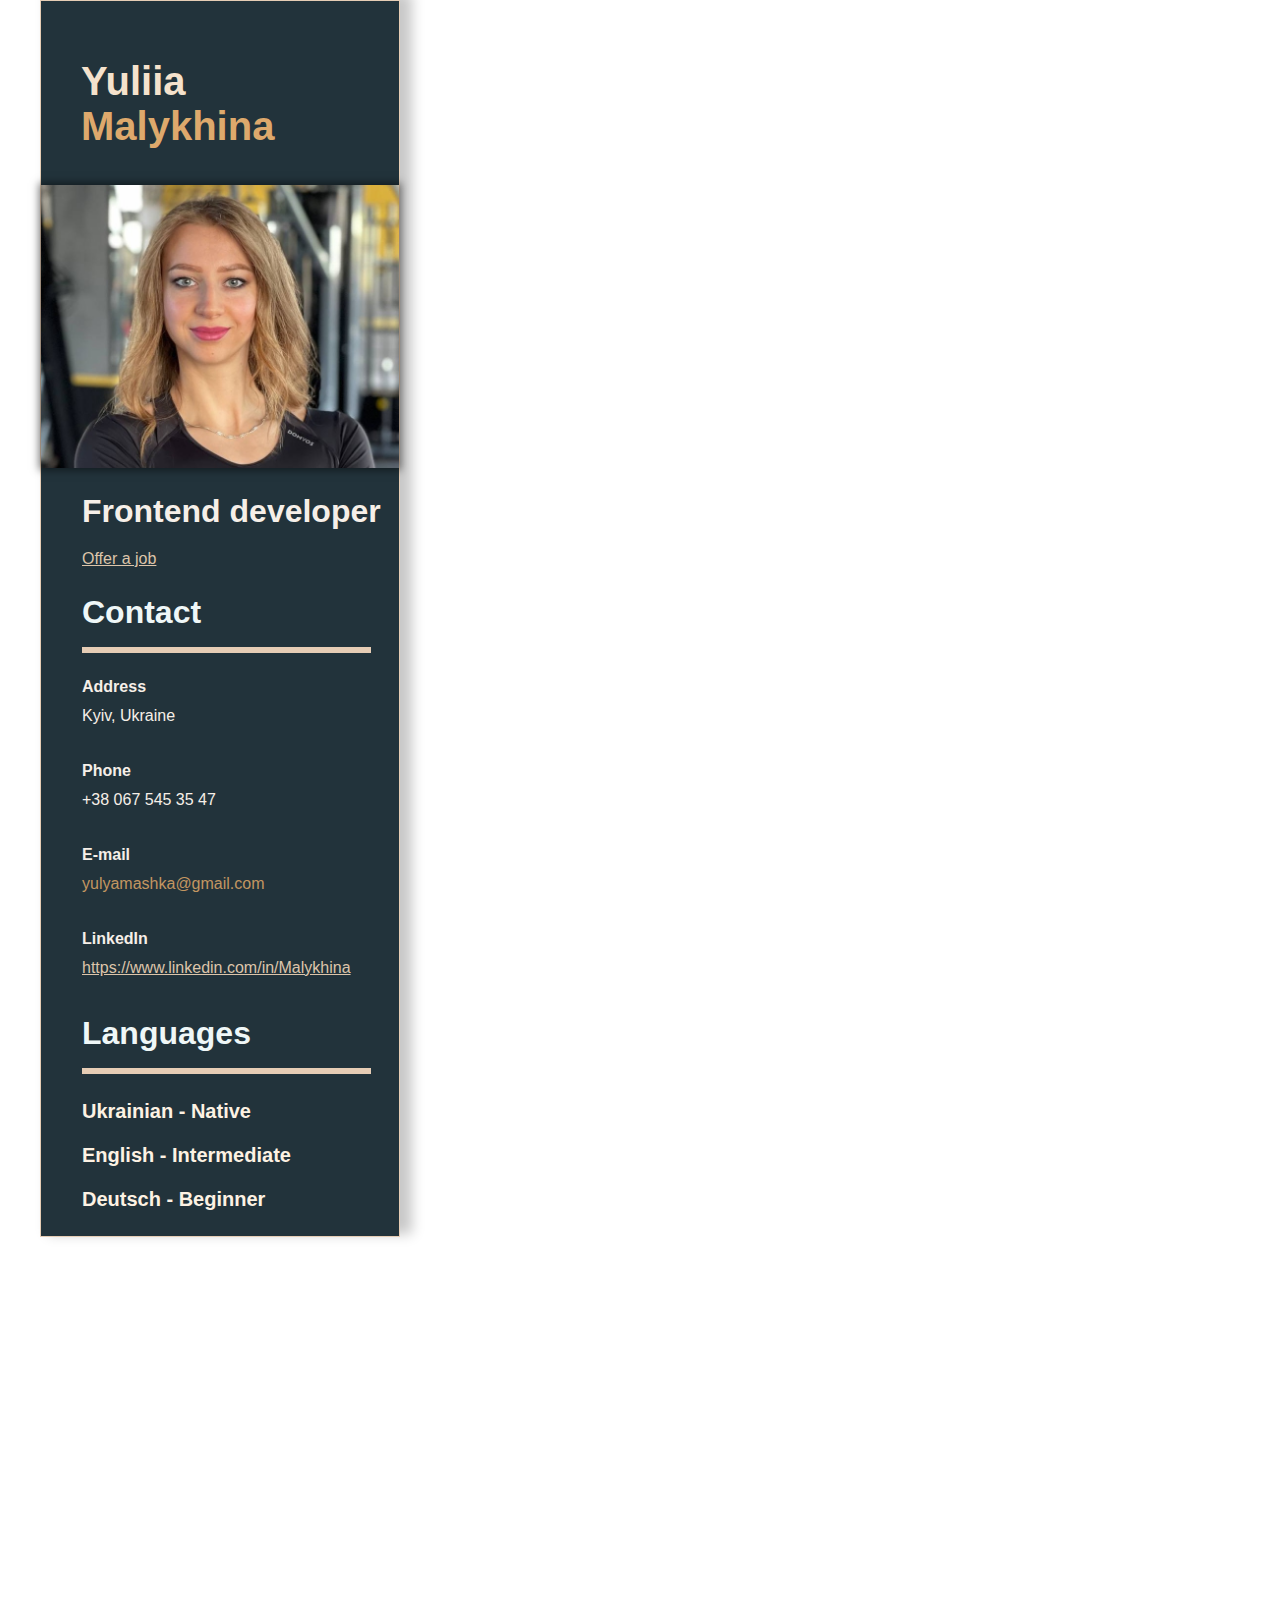
==== index.html @ 46af4016 "added navigation using keyboard keys" ====
<!DOCTYPE html>
<html lang="en">
<head> 
  <meta charset="UTF-8">
  <meta http-equiv="X-UA-Compatible" content="IE=edge">
  <meta name="viewport" content="width=device-width, initial-scale=1.0">
  <link rel="stylesheet" href="./style.css">
  
  <title>Resume page</title>
</head>

<body>
<!-- <div class="main-theme"> -->
<div class="my-theme">
<div class="general">
  <div class="wrapper-left">
    <div class="profile-name mt58 fw600">
      Yuliia <br> <span class="surname fw600">Malykhina</span>  
    </div>

    <div class="blockPhoto">
      <div>
        <img class="userPhoto" src="self-photo.jpg" alt="Profile photo Y.Malykhina">
      </div>
    </div>
      
    
    <div class="position ml41">
      <div class="profile-position fw600">
      Frontend developer
      </div>
      <div class="hireMe">
        <a href="hire-me.html" target="_self" class="offer-link">Offer a job</a>
      </div>
    </div>
      
    <div class="contacts">
      <div><h3 class="InfoTitle ml41 fw600">Contact</h3></div>
      <div class="grid-contacts ml41">
        <div class="contactInfo">
          <h4>Address</h4> 
          Kyiv, Ukraine 
        </div>
        <div class="contactInfo">
          <h4>Phone</h4>
          +38 067 545 35 47 
        </div>
        <div class="contactInfo">
          <h4>E-mail</h4> 
          <div class="blueText">yulyamashka@gmail.com</div> 
        </div>
        <div class="contactInfo">
          <h4>LinkedIn</h4> 
          <a href="https://www.linkedin.com/in/yulia-malykhina-80b202166/">https://www.linkedin.com/in/Malykhina</a>
        </div>
      </div>
    </div>

    <div class="languages">
      <div><h3 class="InfoTitle ml41 w600">Languages</h3></div>
      <div class="grid-contacts ml41">
        <div class="lang fw600">
          <div class="lang fw600">Ukrainian - Native</div>
          <div class="lang fw600">English - Intermediate</div>
          <div class="lang fw600">Deutsch - Beginner</div>
      </div>
      </div>         
    </div>
  </div>
  
  <div class="wrapper-right">
    <div class="summary wml55 mobile">
      <h2 class="title summary-title mt58 fw600"> <span class="letter" id="letterS">S</span>ummary</h2>
      <p class="summary-description fw600 marg2849">
        I'm an enthusiastic and detail-oriented Frontend Software Engineer seeking an entry-level position with Company to use my skills in coding, troubleshooting complex problems, and assisting in the timely completion of projects.
      </p>
    </div>
    <div class="skills wml55">
      <h2 class="title fw600"><span class="letter" id="letterH">H</span>ighlights Skills</h2>
      <div class="list1 fw600 marg2849">
        <ul class="listDecoration">
          <li>To organize the work process with pleasure</li>
          <li>Team plaing and self-dependent working</li>
          <li>Friendly with the routine tasks</li>
          <li>Easy language learning</li>
        </ul>
      </div>
      <div class="list2 fw600 marg2849">
        <ul class="listDecoration">
          <li>HTML</li>
          <li>CSS</li>
          <li>JavaScript basic</li>
          <li>Java basic</li>
        </ul>
      </div>
    </div>
    <div class="work-exp wml55">
      <h2 class="title fw600"><span class="letter" id="letterW">W</span>ork experience</h2>
      <div class="allExperience marg2849">
        <div class="lastJob mb20 mobile">
          <p><span class="bold-text fw600">Name of employer:</span> <a href="https://www.kdgym.com.ua/">KD GYM Fitnes' club</a></p>
          <p><span class="bold-text fw600">Dates of employment:</span> 02/2020 - 02/2022</p>
          <p><span class="bold-text fw600">Job title:</span> Personal trainer. Senior coach.</p>
          <p><span class="bold-text fw600">Project/Role description: </span>Conducted personal training and introductory briefings
          Monitored the quality of services provided by other trainers. Interaction with the FBBU on issues of organization, preparation and holding of the "Kyiv Cup of Bodybuilding and Fitness" competitions and regional competitions and tournaments</p>
        </div>
  
        <div class="prevJob mobile">
          <p><span class="bold-text fw600">Name of employer:</span> <a href="https://west-east.com.ua/">West-East Group</a></p>
          <p><span class="bold-text fw600">Dates of employment:</span> 2017 - 2019</p>
          <p><span class="bold-text fw600">Job title:</span> Head assistant.</p>
          <p><span class="bold-text fw600">Project/Role description: </span>Carried out the instructions of the head of the company
            Was responsible for working documentation and communication between the manager and the divisions. Participated in preparation for negotiations with investment companies and state institutions. Worked on creating a business plan. Prepared materials for presentations and project descriptions. Organized the company's participation in an international exhibition INNOVATION MARKET</p>
        </div>
      </div>
    </div>
    <div class="education wml55">
      <h2 class="title fw600"><span class="letter" id="letterE">E</span>ducation</h2>
      <div class="allEducation marg2849">
        <div class="firstEd mb20 fs16 mobile">
          <p><span class="textBold fw600">Dates of studying:</span>
            11/2022 - present</p>
          <p><span class="textBold fw600">Name of institution:</span>
            Online programming school <a href="https://robotdreams.cc/uk">robot_dreams</a> </p>
          <p><span class="textBold fw600">Degree and major:</span>
            Student</p>
        </div>

        <div class="secondEd mb20 fs16 mobile">
          <p><span class="textBold fw600">Dates of studying:</span>
            2014 - 2016</p>
          <p><span class="textBold fw600">Name of institution:</span>
            National Academy of Public Administration under the President of Ukraine</p>
          <p><span class="textBold fw600">Degree and major:</span>
            Master of Public Administration</p>
        </div>

        <div class="thirdEd mb20 fs16 mobile">
          <p><span class="textBold fw600">Dates of studying:</span>
            2008 - 2014</p>
          <p><span class="textBold fw600">Name of institution:</span>
            Uman national university of horticulture</p>
          <p><span class="textBold fw600">Degree and major:</span>
            Bachelor's degree in Management of Foreign Economic Activities</p>
        </div>
        <div class="lorem-text">
          <p>
          Lorem ipsum dolor sit amet, consectetur adipisicing elit. Recusandae molestiae tempore, quibusdam dignissimos maxime dolorem fuga. Fuga sint iusto similique, modi aut autem vero rem necessitatibus reiciendis, minima labore quae, ut id. Iure voluptatem laboriosam illum assumenda labore neque quasi iste ipsam minima magni officiis excepturi quibusdam libero cum voluptas commodi, cupiditate ea consectetur. Sunt placeat nostrum eveniet, et sequi nihil expedita accusantium, possimus minima harum, ipsam fuga voluptatum molestias id animi. Accusantium nobis rem ipsa qui est odit sapiente perferendis! Cum voluptate atque ipsum eum inventore dolorum iste distinctio. Maxime quam, possimus aperiam ipsum facilis laboriosam sapiente ipsam quidem et vero vitae eius soluta alias consequuntur, dolore itaque est dolores error neque illo vel quod! Natus asperiores vitae sint delectus molestias deleniti vel maxime nostrum aspernatur quos nesciunt iste, ex minus culpa molestiae praesentium, quae enim tempora incidunt, eum quo. Rem, a nisi odit voluptatum non quas facere expedita commodi ipsam delectus doloremque laudantium nemo ut harum inventore earum magni repellat dolor alias fuga itaque, perferendis dolorum fugiat. Expedita culpa adipisci quod possimus quos voluptatibus consectetur labore aspernatur velit in exercitationem, ratione dignissimos porro quibusdam recusandae? Laudantium, tenetur! Nisi iusto neque aperiam laudantium ex eius, fugiat necessitatibus! Quasi, iure! Lorem, ipsum dolor sit amet consectetur adipisicing elit. Est, modi quae culpa, natus nulla voluptatem asperiores incidunt similique quia alias quos consequuntur quasi voluptates. Iusto eius adipisci, provident tenetur quod magni accusamus voluptas rem, autem et explicabo, in a. Vel commodi asperiores similique numquam ad culpa ipsa possimus et rerum, aperiam sunt tempore reiciendis incidunt rem accusamus. Enim omnis mollitia, voluptatibus quos accusantium earum sunt reprehenderit dicta autem. Pariatur quo voluptatibus quidem perspiciatis corporis natus reprehenderit, quos amet officia. Illo, iste necessitatibus. Adipisci eum, hic voluptatum ut rerum quibusdam fugit dolorum. Maxime sunt beatae, voluptatem animi laborum perspiciatis deserunt, eligendi ut ipsa facilis maiores impedit expedita dolor quis ducimus quibusdam, odit dicta! Dolore fugit aperiam placeat beatae facilis commodi provident ipsam laboriosam, vero sunt error, at repellat illum perspiciatis obcaecati labore harum totam, quibusdam laborum consequuntur nostrum veniam explicabo minus reprehenderit. Dolorum expedita labore, voluptatem porro in esse aperiam nostrum doloremque laudantium dolorem! Est fuga hic laudantium iste. Ratione excepturi, voluptatem beatae aperiam quod delectus facere recusandae, ducimus laboriosam aut voluptate. Assumenda rem commodi iste est quidem! Est facere maiores molestiae cupiditate qui numquam error harum praesentium. Quasi neque assumenda repudiandae sit, debitis in reiciendis, hic, omnis laudantium sed ducimus repellendus minus? Aliquam nobis veritatis assumenda sequi exercitationem amet quaerat, repellat qui at velit rerum, optio fugiat. Consectetur sapiente fuga accusamus quidem deserunt consequuntur odit temporibus iure, quisquam mollitia, aperiam corporis dicta dignissimos sunt. Blanditiis, officiis animi eveniet ab at porro recusandae quis vitae sed est voluptates ipsa dolorum sint debitis maxime facilis ipsam ullam rem qui, quidem deserunt? Temporibus ab tenetur est quod vitae esse suscipit nesciunt quos corrupti accusamus a, reprehenderit aliquid ipsam in dolores fugit sequi tempore ea, earum enim voluptatem beatae! Ex maxime provident iste voluptatum omnis vero aliquid dolor quas, in hic! Vel, quibusdam voluptate accusamus laborum repellendus sint. Corrupti dicta minus sed nisi temporibus nostrum, veniam odio nemo molestiae sint ducimus debitis excepturi dolor aliquam iste dolorem quasi neque quia, perferendis quam. Similique dolor ad quo blanditiis tempora pariatur culpa mollitia iure sequi accusamus, porro quia veritatis necessitatibus fuga excepturi cum quos cumque ea, tenetur veniam voluptatibus quibusdam! Similique nulla eos dicta facere architecto repellendus in, harum ipsam porro cupiditate ducimus laborum nam temporibus voluptates eum. Exercitationem adipisci quae nulla? Iure repellendus porro quae reprehenderit. Nobis, rerum. Rerum ad inventore eos nam dicta atque fuga? Nisi perspiciatis voluptatum facilis, dolor porro architecto optio assumenda quam dolorum ducimus ut magnam mollitia dicta similique minima sequi iusto harum, excepturi magni quasi quo ullam consectetur, nesciunt tenetur. Assumenda nihil, delectus odio sunt quidem pariatur illum vitae velit eligendi atque. Repudiandae provident nostrum expedita nisi. Ex tempore corrupti ad dolore impedit quae minima deleniti maxime vel, natus nam sed laborum blanditiis quidem assumenda laudantium quam, voluptas autem vero repudiandae, libero inventore molestiae. Maiores officia nam ab aperiam minima quos maxime veritatis, error dignissimos cumque. Cupiditate, officiis enim similique ullam libero, quisquam aut nulla autem animi porro cum neque nemo! Doloribus soluta animi placeat amet a delectus illo alias?Lorem ipsum dolor, sit amet consectetur adipisicing elit. Ipsum, fugiat numquam atque excepturi temporibus maxime exercitationem commodi amet nihil, vero assumenda reiciendis dolorem quia nisi quasi dicta. Hic laboriosam expedita fuga facere perspiciatis in minus ea porro vitae doloremque asperiores aliquid eveniet tempore commodi molestias non voluptatem, debitis et, consectetur officia. Facere tenetur veritatis ut recusandae, illum, sunt natus nemo quis, architecto sequi accusamus itaque aperiam perferendis. Ipsum corporis pariatur omnis eius alias rem, voluptatibus voluptates eveniet saepe labore, tempore unde, nihil ex? Omnis inventore veritatis blanditiis minima suscipit, dicta laborum incidunt cumque at ut possimus alias aspernatur eos commodi tempore sint voluptatibus vel id earum molestiae laboriosam beatae. Provident odit iste, eligendi aperiam quaerat perspiciatis ea, nam corrupti reiciendis repellat fugiat ratione dolore autem, consectetur perferendis totam mollitia esse quis ipsam non necessitatibus obcaecati. Autem, obcaecati animi sit corrupti, numquam possimus est eaque eligendi nulla at hic nisi harum quibusdam ex quisquam exercitationem? Optio necessitatibus ea quas commodi? Possimus, mollitia dicta nesciunt asperiores culpa omnis sit enim officiis voluptatum quod at ratione, expedita cum consectetur numquam impedit ipsa, voluptate labore sed! Impedit consectetur nisi, hic repellendus aliquid perspiciatis repellat deserunt ullam vero id dicta rem accusantium atque voluptas. Quidem alias harum voluptas, esse iste consectetur, sequi fugiat adipisci debitis sapiente dicta ab. Deserunt nisi doloremque voluptate, quia excepturi libero quod iste quasi non odio pariatur deleniti illum illo tempore nemo numquam repudiandae vero necessitatibus minus vel perferendis dolores. Numquam dolorum aliquam perspiciatis ad doloremque omnis magnam, sequi ut sapiente ea nam tempora minus quibusdam, aliquid quo reprehenderit cum nisi ipsam porro soluta voluptatibus inventore? Eum illo sit distinctio cupiditate, vitae esse magnam nihil labore perspiciatis, similique porro corrupti. Atque modi dignissimos odit nisi nesciunt distinctio consequatur molestias nihil, vero explicabo laboriosam corporis dolorem, culpa, aspernatur perferendis tenetur dicta maiores.
          </p>
        </div>
      </div>
    </div>
  </div>
</div>
</div>
<script src="script.js"></script>
</body>
</html>
---- style.css ----
.main-theme{--color-text-general: #000000;--color-text-title: #1E1E1E;--color-text-additional: #263036;--color-background: white;--color-background-sidebar: #86A3B4;--color-link: #1a31a3;--color-visited: #6b0e96;--color-hover: #424d6f;--color-profile-firstname: white;--color-profile-secondname: #1C2E8C;--color-borders: #1E1E1E;--color-border-black: black;--color-email: #1C2E8C}.my-theme{--color-text-general: #f6efe8;--color-text-title: #fdf2e3;--color-text-additional: rgb(239, 247, 247);--color-background: #67767c;--color-background-sidebar: #22333b;--color-link: #ddc5aa;--color-visited: #c29661;--color-hover: #ffd6a4;--color-profile-firstname: #f5e2cc;--color-profile-secondname: #dea96c;--color-borders: #ecd3b9f7;--color-border-black: rgb(208, 206, 206);--color-email: #c29661}*{box-sizing:border-box;margin:0;padding:0;font-family:Arial,Helvetica,sans-serif}.general{margin:0 auto;width:1200px}.mt58{margin-top:58px}div .fw600{font-weight:600}div .wml55{width:706px;margin-left:55px}div .ml41{margin-left:41px}div h3{margin-left:41px}div .marg2849{margin:28px 0 49px}div p .marg2849{margin:28px 0 49px}div .mb20{margin-bottom:20px}p{font-size:14px;font-color:var(--color-text-general)}.letter{border-radius:3px;border:1px solid var(--color-text-general);padding:5px}.wrapper-left{position:sticky;width:360px;float:left;background-color:var(--color-background-sidebar);border:1px solid var(--color-borders);box-shadow:10px -5px 12px 2px rgba(0,0,0,.2196078431);animation:animationEffect 1.5s linear;animation-delay:0}.wrapper-right{width:70%;float:right;background-color:var(--color-background);visibility:hidden;animation:animationEffect 1.5s linear;animation-delay:.5s;animation-fill-mode:forwards}@keyframes animationEffect{from{margin-top:100vh;visibility:hidden}to{margin-top:0;visibility:visible}}.title{color:var(--color-text-title);font-size:36px;width:659px;border-bottom:5px solid var(--color-border-black);padding-bottom:28px}div .position{margin-top:25px;margin-bottom:25px}div .list1{display:inline-block;margin-right:50px;color:var(--color-text-general)}div .list2{display:inline-block;margin-right:50px;color:var(--color-text-general)}div .profile-name{color:var(--color-profile-firstname);font-size:40px;padding:0 0 36px 40px}div .surname{color:var(--color-profile-secondname);font-size:40px}img{display:block;width:100%;height:100%}.userPhoto{box-shadow:0 0 8px 2px rgba(0,0,0,.5);position:relative;transition:transform .2s linear;cursor:pointer}.transformPhotoSize{transform:scale(1.5) translate(100px, 50px)}.profile-position{margin-bottom:20px;font-size:32px;color:var(--color-text-general)}.InfoTitle{width:289px;font-size:32px;line-height:39px;color:var(--color-text-additional);border-bottom:6px solid var(--color-borders);margin-bottom:25px;padding-bottom:15px}div .contactInfo{display:grid;grid-template-columns:1fr;grid-template-rows:29px 19px;margin-bottom:36px;color:var(--color-text-general)}div .lang{display:grid;grid-template-columns:1fr;grid-template-rows:29px;font-size:20px;line-height:24px;row-gap:15px;color:var(--color-text-title)}.lang:nth-child(3){margin-bottom:20px}.blueText{color:var(--color-email)}a:link{color:var(--color-link);text-decoration:underline}a:visited{color:var(--color-visited);text-decoration:underline}a:hover{color:var(--color-hover);text-decoration:none;font-size:18px}.fs16 p{font-size:16px}.summary-description{font-size:16px;line-height:19px;color:var(--color-text-additional)}ul{list-style-position:inside}.prevJob{opacity:.5}.prevJob:hover{opacity:1;transition:1.5s}span .bold-text{font-size:14px;line-height:17px}.education{padding-bottom:30px}
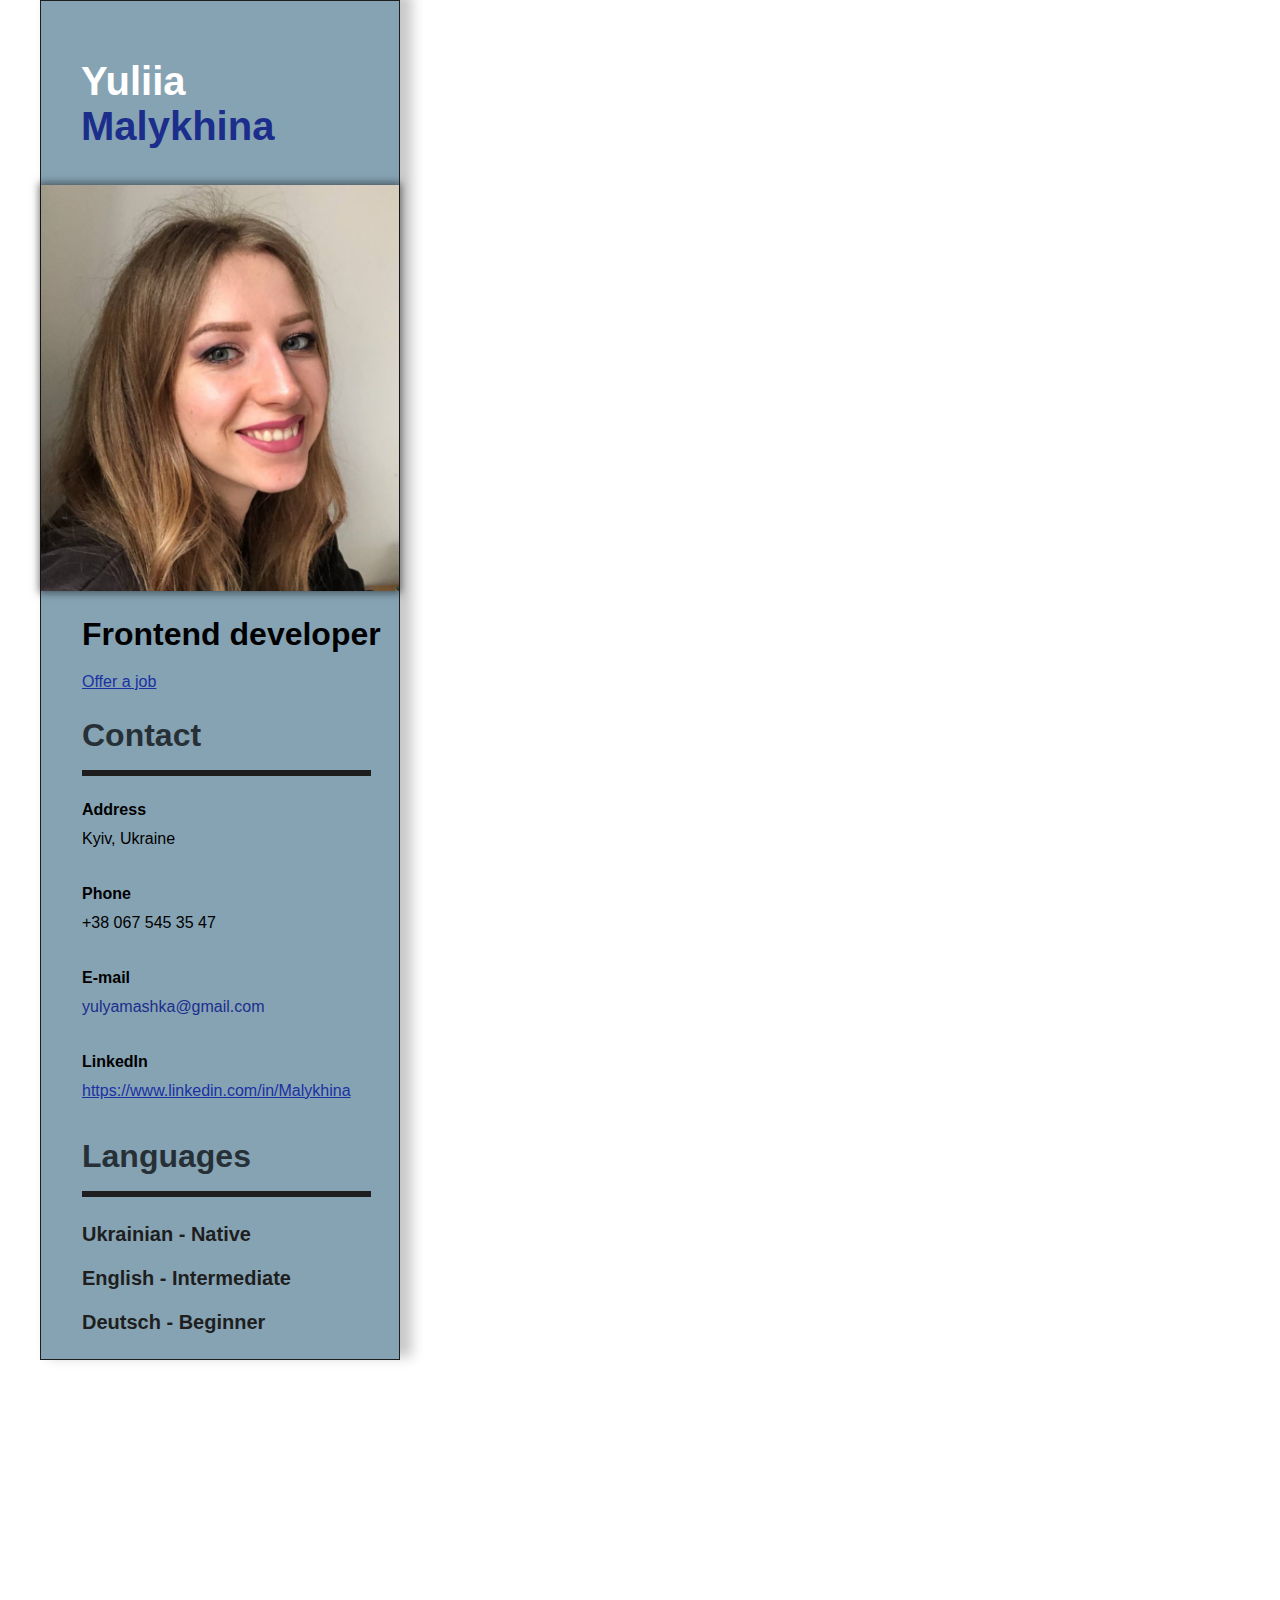
==== commit 3bbf6407: "Switched to main theme" ====
--- a/index.html
+++ b/index.html
@@ -10,8 +10,8 @@
 </head>
 
 <body>
-<!-- <div class="main-theme"> -->
-<div class="my-theme">
+<div class="main-theme">
+<!-- <div class="my-theme"> -->
 <div class="general">
   <div class="wrapper-left">
     <div class="profile-name mt58 fw600">
@@ -20,7 +20,7 @@
 
     <div class="blockPhoto">
       <div>
-        <img class="userPhoto" src="self-photo.jpg" alt="Profile photo Y.Malykhina">
+        <img class="userPhoto" src="photo.jpg" alt="Profile photo Y.Malykhina">
       </div>
     </div>
       
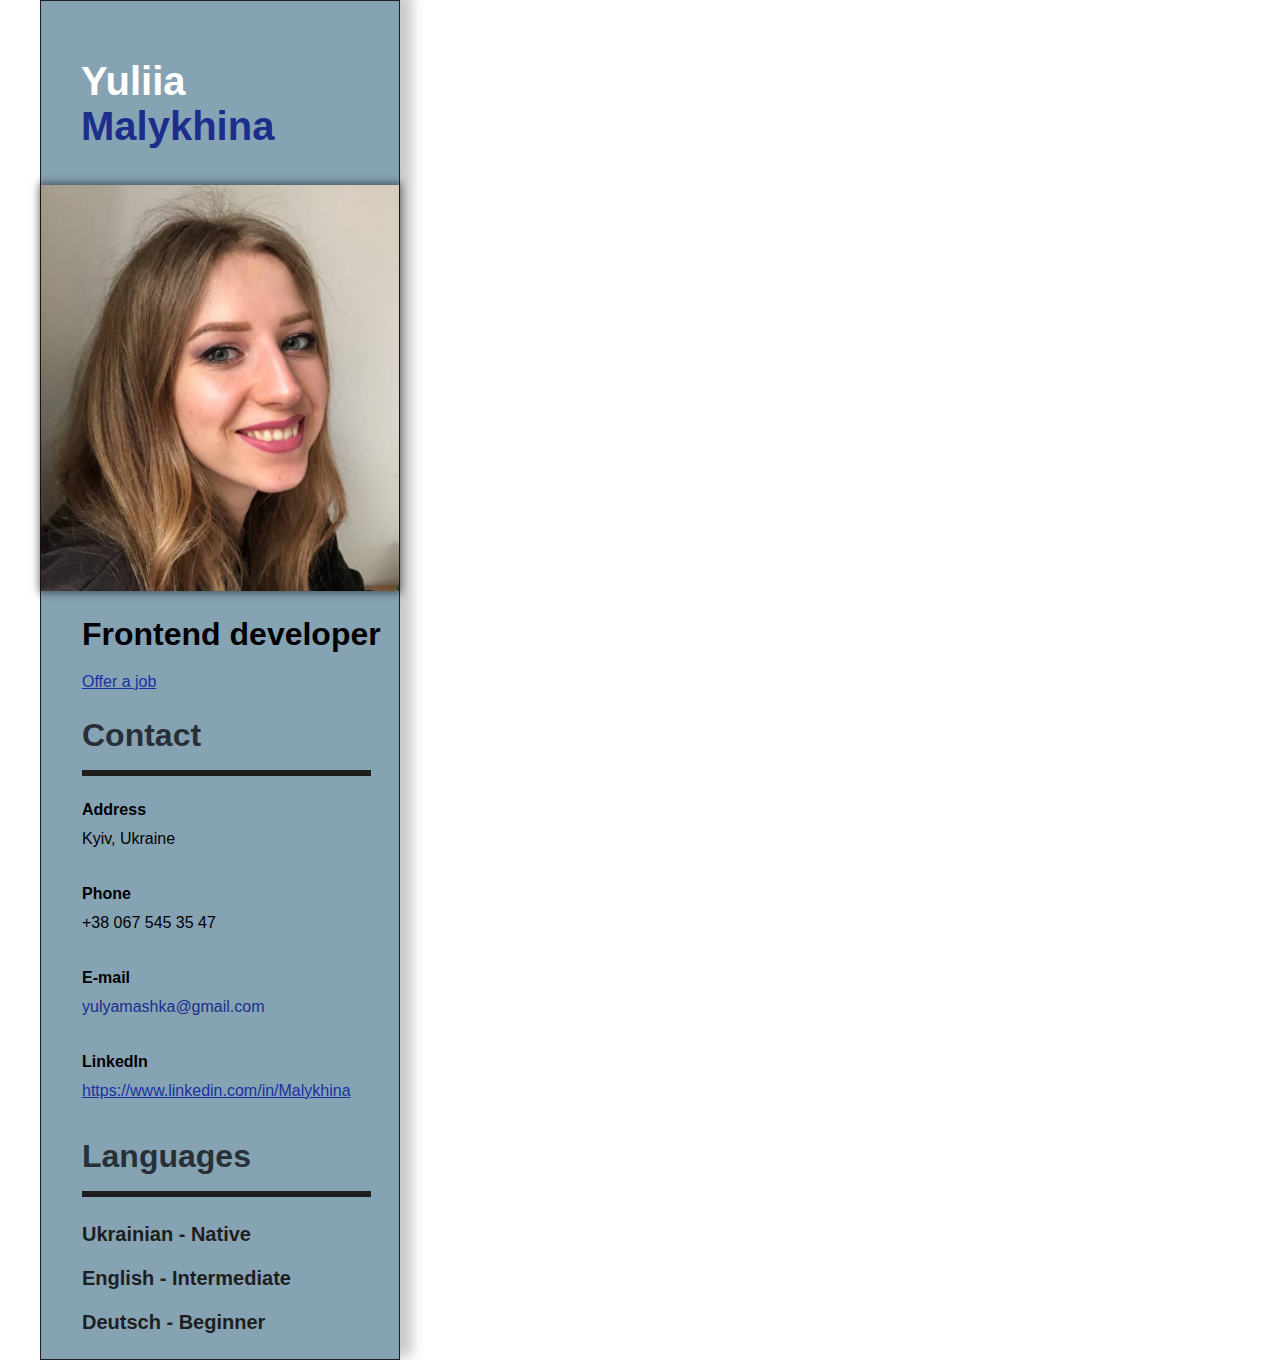
==== commit 86ea3413: "Added section -my repositories-" ====
--- a/index.html
+++ b/index.html
@@ -143,13 +143,13 @@
           <p><span class="textBold fw600">Degree and major:</span>
             Bachelor's degree in Management of Foreign Economic Activities</p>
         </div>
-        <div class="lorem-text">
-          <p>
-          Lorem ipsum dolor sit amet, consectetur adipisicing elit. Recusandae molestiae tempore, quibusdam dignissimos maxime dolorem fuga. Fuga sint iusto similique, modi aut autem vero rem necessitatibus reiciendis, minima labore quae, ut id. Iure voluptatem laboriosam illum assumenda labore neque quasi iste ipsam minima magni officiis excepturi quibusdam libero cum voluptas commodi, cupiditate ea consectetur. Sunt placeat nostrum eveniet, et sequi nihil expedita accusantium, possimus minima harum, ipsam fuga voluptatum molestias id animi. Accusantium nobis rem ipsa qui est odit sapiente perferendis! Cum voluptate atque ipsum eum inventore dolorum iste distinctio. Maxime quam, possimus aperiam ipsum facilis laboriosam sapiente ipsam quidem et vero vitae eius soluta alias consequuntur, dolore itaque est dolores error neque illo vel quod! Natus asperiores vitae sint delectus molestias deleniti vel maxime nostrum aspernatur quos nesciunt iste, ex minus culpa molestiae praesentium, quae enim tempora incidunt, eum quo. Rem, a nisi odit voluptatum non quas facere expedita commodi ipsam delectus doloremque laudantium nemo ut harum inventore earum magni repellat dolor alias fuga itaque, perferendis dolorum fugiat. Expedita culpa adipisci quod possimus quos voluptatibus consectetur labore aspernatur velit in exercitationem, ratione dignissimos porro quibusdam recusandae? Laudantium, tenetur! Nisi iusto neque aperiam laudantium ex eius, fugiat necessitatibus! Quasi, iure! Lorem, ipsum dolor sit amet consectetur adipisicing elit. Est, modi quae culpa, natus nulla voluptatem asperiores incidunt similique quia alias quos consequuntur quasi voluptates. Iusto eius adipisci, provident tenetur quod magni accusamus voluptas rem, autem et explicabo, in a. Vel commodi asperiores similique numquam ad culpa ipsa possimus et rerum, aperiam sunt tempore reiciendis incidunt rem accusamus. Enim omnis mollitia, voluptatibus quos accusantium earum sunt reprehenderit dicta autem. Pariatur quo voluptatibus quidem perspiciatis corporis natus reprehenderit, quos amet officia. Illo, iste necessitatibus. Adipisci eum, hic voluptatum ut rerum quibusdam fugit dolorum. Maxime sunt beatae, voluptatem animi laborum perspiciatis deserunt, eligendi ut ipsa facilis maiores impedit expedita dolor quis ducimus quibusdam, odit dicta! Dolore fugit aperiam placeat beatae facilis commodi provident ipsam laboriosam, vero sunt error, at repellat illum perspiciatis obcaecati labore harum totam, quibusdam laborum consequuntur nostrum veniam explicabo minus reprehenderit. Dolorum expedita labore, voluptatem porro in esse aperiam nostrum doloremque laudantium dolorem! Est fuga hic laudantium iste. Ratione excepturi, voluptatem beatae aperiam quod delectus facere recusandae, ducimus laboriosam aut voluptate. Assumenda rem commodi iste est quidem! Est facere maiores molestiae cupiditate qui numquam error harum praesentium. Quasi neque assumenda repudiandae sit, debitis in reiciendis, hic, omnis laudantium sed ducimus repellendus minus? Aliquam nobis veritatis assumenda sequi exercitationem amet quaerat, repellat qui at velit rerum, optio fugiat. Consectetur sapiente fuga accusamus quidem deserunt consequuntur odit temporibus iure, quisquam mollitia, aperiam corporis dicta dignissimos sunt. Blanditiis, officiis animi eveniet ab at porro recusandae quis vitae sed est voluptates ipsa dolorum sint debitis maxime facilis ipsam ullam rem qui, quidem deserunt? Temporibus ab tenetur est quod vitae esse suscipit nesciunt quos corrupti accusamus a, reprehenderit aliquid ipsam in dolores fugit sequi tempore ea, earum enim voluptatem beatae! Ex maxime provident iste voluptatum omnis vero aliquid dolor quas, in hic! Vel, quibusdam voluptate accusamus laborum repellendus sint. Corrupti dicta minus sed nisi temporibus nostrum, veniam odio nemo molestiae sint ducimus debitis excepturi dolor aliquam iste dolorem quasi neque quia, perferendis quam. Similique dolor ad quo blanditiis tempora pariatur culpa mollitia iure sequi accusamus, porro quia veritatis necessitatibus fuga excepturi cum quos cumque ea, tenetur veniam voluptatibus quibusdam! Similique nulla eos dicta facere architecto repellendus in, harum ipsam porro cupiditate ducimus laborum nam temporibus voluptates eum. Exercitationem adipisci quae nulla? Iure repellendus porro quae reprehenderit. Nobis, rerum. Rerum ad inventore eos nam dicta atque fuga? Nisi perspiciatis voluptatum facilis, dolor porro architecto optio assumenda quam dolorum ducimus ut magnam mollitia dicta similique minima sequi iusto harum, excepturi magni quasi quo ullam consectetur, nesciunt tenetur. Assumenda nihil, delectus odio sunt quidem pariatur illum vitae velit eligendi atque. Repudiandae provident nostrum expedita nisi. Ex tempore corrupti ad dolore impedit quae minima deleniti maxime vel, natus nam sed laborum blanditiis quidem assumenda laudantium quam, voluptas autem vero repudiandae, libero inventore molestiae. Maiores officia nam ab aperiam minima quos maxime veritatis, error dignissimos cumque. Cupiditate, officiis enim similique ullam libero, quisquam aut nulla autem animi porro cum neque nemo! Doloribus soluta animi placeat amet a delectus illo alias?Lorem ipsum dolor, sit amet consectetur adipisicing elit. Ipsum, fugiat numquam atque excepturi temporibus maxime exercitationem commodi amet nihil, vero assumenda reiciendis dolorem quia nisi quasi dicta. Hic laboriosam expedita fuga facere perspiciatis in minus ea porro vitae doloremque asperiores aliquid eveniet tempore commodi molestias non voluptatem, debitis et, consectetur officia. Facere tenetur veritatis ut recusandae, illum, sunt natus nemo quis, architecto sequi accusamus itaque aperiam perferendis. Ipsum corporis pariatur omnis eius alias rem, voluptatibus voluptates eveniet saepe labore, tempore unde, nihil ex? Omnis inventore veritatis blanditiis minima suscipit, dicta laborum incidunt cumque at ut possimus alias aspernatur eos commodi tempore sint voluptatibus vel id earum molestiae laboriosam beatae. Provident odit iste, eligendi aperiam quaerat perspiciatis ea, nam corrupti reiciendis repellat fugiat ratione dolore autem, consectetur perferendis totam mollitia esse quis ipsam non necessitatibus obcaecati. Autem, obcaecati animi sit corrupti, numquam possimus est eaque eligendi nulla at hic nisi harum quibusdam ex quisquam exercitationem? Optio necessitatibus ea quas commodi? Possimus, mollitia dicta nesciunt asperiores culpa omnis sit enim officiis voluptatum quod at ratione, expedita cum consectetur numquam impedit ipsa, voluptate labore sed! Impedit consectetur nisi, hic repellendus aliquid perspiciatis repellat deserunt ullam vero id dicta rem accusantium atque voluptas. Quidem alias harum voluptas, esse iste consectetur, sequi fugiat adipisci debitis sapiente dicta ab. Deserunt nisi doloremque voluptate, quia excepturi libero quod iste quasi non odio pariatur deleniti illum illo tempore nemo numquam repudiandae vero necessitatibus minus vel perferendis dolores. Numquam dolorum aliquam perspiciatis ad doloremque omnis magnam, sequi ut sapiente ea nam tempora minus quibusdam, aliquid quo reprehenderit cum nisi ipsam porro soluta voluptatibus inventore? Eum illo sit distinctio cupiditate, vitae esse magnam nihil labore perspiciatis, similique porro corrupti. Atque modi dignissimos odit nisi nesciunt distinctio consequatur molestias nihil, vero explicabo laboriosam corporis dolorem, culpa, aspernatur perferendis tenetur dicta maiores.
-          </p>
-        </div>
       </div>
     </div>
+
+    <div class="repositories wml55">
+      <h2 class="title fw600"><span class="letter" id="letterM">M</span>y repositories</h2>
+    </div>
+
   </div>
 </div>
 </div>
--- a/style.css
+++ b/style.css
@@ -1 +1 @@
-.main-theme{--color-text-general: #000000;--color-text-title: #1E1E1E;--color-text-additional: #263036;--color-background: white;--color-background-sidebar: #86A3B4;--color-link: #1a31a3;--color-visited: #6b0e96;--color-hover: #424d6f;--color-profile-firstname: white;--color-profile-secondname: #1C2E8C;--color-borders: #1E1E1E;--color-border-black: black;--color-email: #1C2E8C}.my-theme{--color-text-general: #f6efe8;--color-text-title: #fdf2e3;--color-text-additional: rgb(239, 247, 247);--color-background: #67767c;--color-background-sidebar: #22333b;--color-link: #ddc5aa;--color-visited: #c29661;--color-hover: #ffd6a4;--color-profile-firstname: #f5e2cc;--color-profile-secondname: #dea96c;--color-borders: #ecd3b9f7;--color-border-black: rgb(208, 206, 206);--color-email: #c29661}*{box-sizing:border-box;margin:0;padding:0;font-family:Arial,Helvetica,sans-serif}.general{margin:0 auto;width:1200px}.mt58{margin-top:58px}div .fw600{font-weight:600}div .wml55{width:706px;margin-left:55px}div .ml41{margin-left:41px}div h3{margin-left:41px}div .marg2849{margin:28px 0 49px}div p .marg2849{margin:28px 0 49px}div .mb20{margin-bottom:20px}p{font-size:14px;font-color:var(--color-text-general)}.letter{border-radius:3px;border:1px solid var(--color-text-general);padding:5px}.wrapper-left{position:sticky;width:360px;float:left;background-color:var(--color-background-sidebar);border:1px solid var(--color-borders);box-shadow:10px -5px 12px 2px rgba(0,0,0,.2196078431);animation:animationEffect 1.5s linear;animation-delay:0}.wrapper-right{width:70%;float:right;background-color:var(--color-background);visibility:hidden;animation:animationEffect 1.5s linear;animation-delay:.5s;animation-fill-mode:forwards}@keyframes animationEffect{from{margin-top:100vh;visibility:hidden}to{margin-top:0;visibility:visible}}.title{color:var(--color-text-title);font-size:36px;width:659px;border-bottom:5px solid var(--color-border-black);padding-bottom:28px}div .position{margin-top:25px;margin-bottom:25px}div .list1{display:inline-block;margin-right:50px;color:var(--color-text-general)}div .list2{display:inline-block;margin-right:50px;color:var(--color-text-general)}div .profile-name{color:var(--color-profile-firstname);font-size:40px;padding:0 0 36px 40px}div .surname{color:var(--color-profile-secondname);font-size:40px}img{display:block;width:100%;height:100%}.userPhoto{box-shadow:0 0 8px 2px rgba(0,0,0,.5);position:relative;transition:transform .2s linear;cursor:pointer}.transformPhotoSize{transform:scale(1.5) translate(100px, 50px)}.profile-position{margin-bottom:20px;font-size:32px;color:var(--color-text-general)}.InfoTitle{width:289px;font-size:32px;line-height:39px;color:var(--color-text-additional);border-bottom:6px solid var(--color-borders);margin-bottom:25px;padding-bottom:15px}div .contactInfo{display:grid;grid-template-columns:1fr;grid-template-rows:29px 19px;margin-bottom:36px;color:var(--color-text-general)}div .lang{display:grid;grid-template-columns:1fr;grid-template-rows:29px;font-size:20px;line-height:24px;row-gap:15px;color:var(--color-text-title)}.lang:nth-child(3){margin-bottom:20px}.blueText{color:var(--color-email)}a:link{color:var(--color-link);text-decoration:underline}a:visited{color:var(--color-visited);text-decoration:underline}a:hover{color:var(--color-hover);text-decoration:none;font-size:18px}.fs16 p{font-size:16px}.summary-description{font-size:16px;line-height:19px;color:var(--color-text-additional)}ul{list-style-position:inside}.prevJob{opacity:.5}.prevJob:hover{opacity:1;transition:1.5s}span .bold-text{font-size:14px;line-height:17px}.education{padding-bottom:30px}+.main-theme{--color-text-general: #000000;--color-text-title: #1E1E1E;--color-text-additional: #263036;--color-background: white;--color-background-sidebar: #86A3B4;--color-link: #1a31a3;--color-visited: #6b0e96;--color-hover: #424d6f;--color-profile-firstname: white;--color-profile-secondname: #1C2E8C;--color-borders: #1E1E1E;--color-border-black: black;--color-email: #1C2E8C}.my-theme{--color-text-general: #f6efe8;--color-text-title: #fdf2e3;--color-text-additional: rgb(239, 247, 247);--color-background: #67767c;--color-background-sidebar: #22333b;--color-link: #ddc5aa;--color-visited: #c29661;--color-hover: #ffd6a4;--color-profile-firstname: #f5e2cc;--color-profile-secondname: #dea96c;--color-borders: #ecd3b9f7;--color-border-black: rgb(208, 206, 206);--color-email: #c29661}*{box-sizing:border-box;margin:0;padding:0;font-family:Arial,Helvetica,sans-serif}.general{margin:0 auto;width:1200px}.mt58{margin-top:58px}div .fw600{font-weight:600}div .wml55{width:706px;margin-left:55px}div .ml41{margin-left:41px}div h3{margin-left:41px}div .marg2849{margin:28px 0 49px}div p .marg2849{margin:28px 0 49px}div .mb20{margin-bottom:20px}p{font-size:14px;font-color:var(--color-text-general)}.letter{border-radius:3px;border:1px solid var(--color-text-general);padding:2px 6px}.wrapper-left{position:sticky;width:360px;float:left;background-color:var(--color-background-sidebar);border:1px solid var(--color-borders);box-shadow:10px -5px 12px 2px rgba(0,0,0,.2196078431);animation:animationEffect 0s linear;animation-delay:0}.wrapper-right{width:70%;float:right;background-color:var(--color-background);visibility:hidden;animation:animationEffect 0s linear;animation-delay:.5s;animation-fill-mode:forwards}@keyframes animationEffect{from{margin-top:100vh;visibility:hidden}to{margin-top:0;visibility:visible}}.title{color:var(--color-text-title);font-size:36px;width:659px;border-bottom:5px solid var(--color-border-black);padding-bottom:28px}div .position{margin-top:25px;margin-bottom:25px}div .list1{display:inline-block;margin-right:50px;color:var(--color-text-general)}div .list2{display:inline-block;margin-right:50px;color:var(--color-text-general)}div .profile-name{color:var(--color-profile-firstname);font-size:40px;padding:0 0 36px 40px}div .surname{color:var(--color-profile-secondname);font-size:40px}img{display:block;width:100%;height:100%}.userPhoto{box-shadow:0 0 8px 2px rgba(0,0,0,.5);position:relative;transition:transform .2s linear;cursor:pointer}.transformPhotoSize{transform:scale(1.5) translate(100px, 50px)}.profile-position{margin-bottom:20px;font-size:32px;color:var(--color-text-general)}.InfoTitle{width:289px;font-size:32px;line-height:39px;color:var(--color-text-additional);border-bottom:6px solid var(--color-borders);margin-bottom:25px;padding-bottom:15px}div .contactInfo{display:grid;grid-template-columns:1fr;grid-template-rows:29px 19px;margin-bottom:36px;color:var(--color-text-general)}div .lang{display:grid;grid-template-columns:1fr;grid-template-rows:29px;font-size:20px;line-height:24px;row-gap:15px;color:var(--color-text-title)}.lang:nth-child(3){margin-bottom:20px}.blueText{color:var(--color-email)}a:link{color:var(--color-link);text-decoration:underline}a:visited{color:var(--color-visited);text-decoration:underline}a:hover{color:var(--color-hover);text-decoration:none;font-size:18px}.fs16 p{font-size:16px}.summary-description{font-size:16px;line-height:19px;color:var(--color-text-additional)}ul{list-style-position:inside}.prevJob{opacity:.5}.prevJob:hover{opacity:1;transition:1.5s}span .bold-text{font-size:14px;line-height:17px}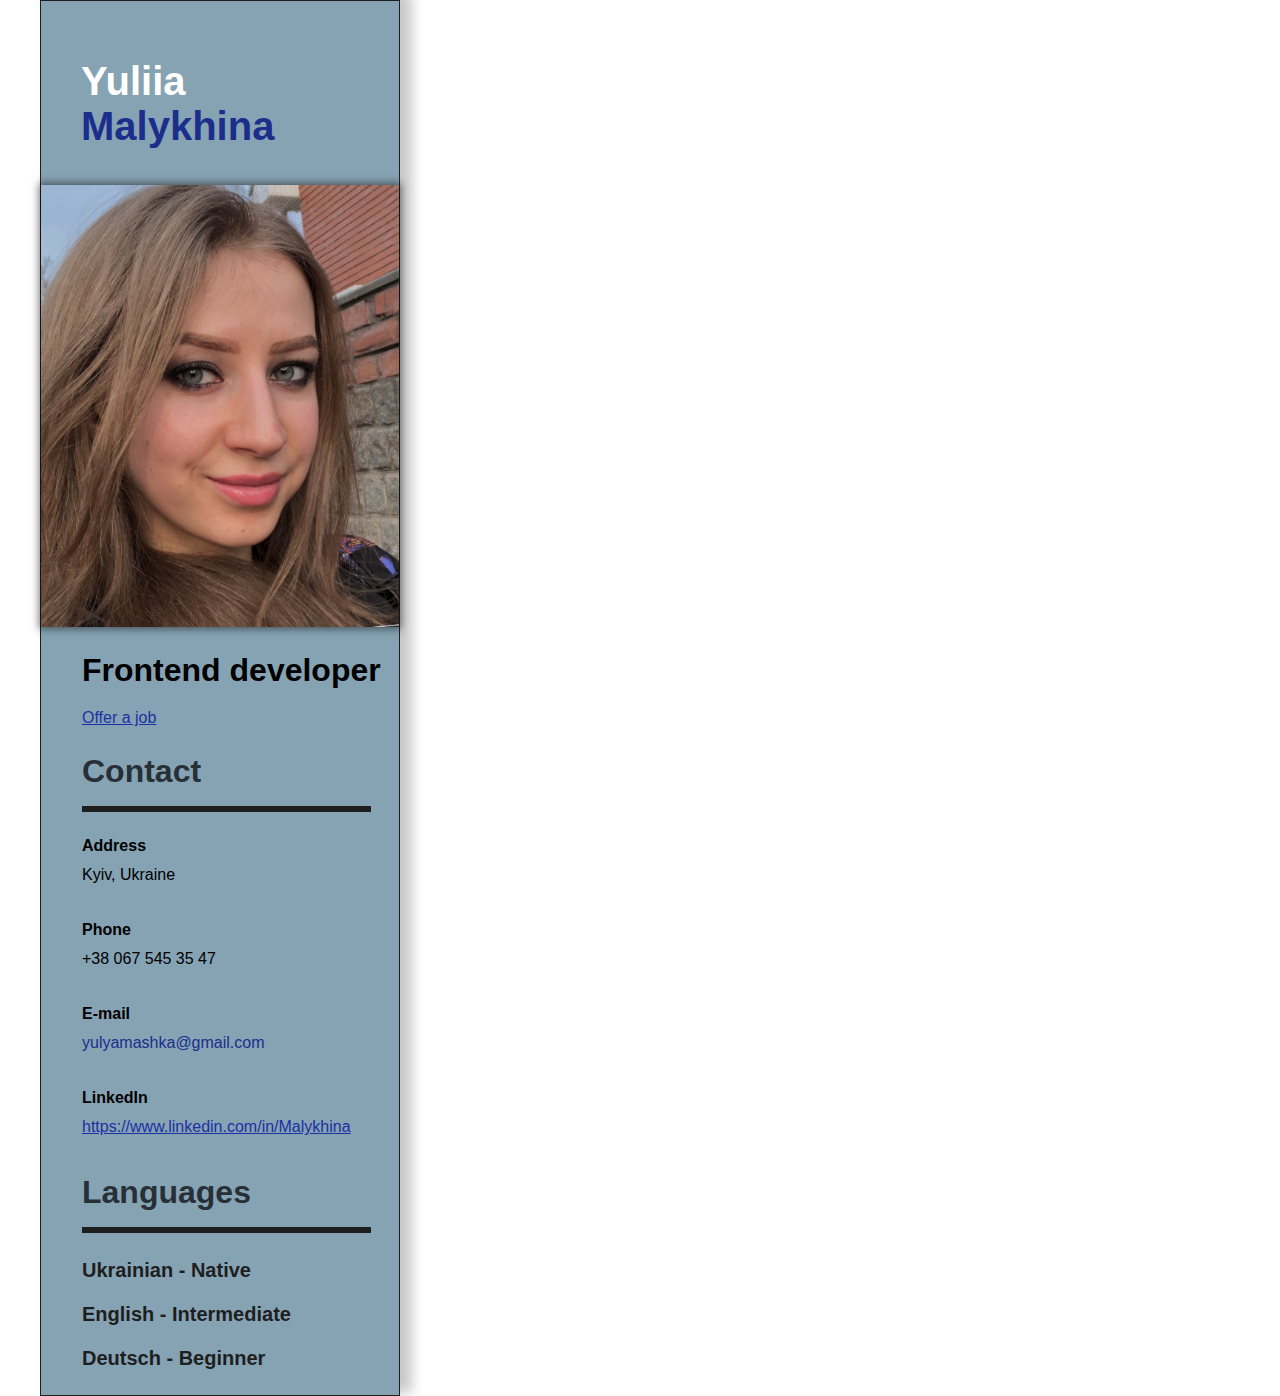
==== commit 2f97e90d: "Added fetch request" ====
--- a/index.html
+++ b/index.html
@@ -20,7 +20,7 @@
 
     <div class="blockPhoto">
       <div>
-        <img class="userPhoto" src="photo.jpg" alt="Profile photo Y.Malykhina">
+        <img class="userPhoto" src="photo_YM.jpg" alt="Profile photo Y.Malykhina">
       </div>
     </div>
       
@@ -147,7 +147,10 @@
     </div>
 
     <div class="repositories wml55">
-      <h2 class="title fw600"><span class="letter" id="letterM">M</span>y repositories</h2>
+      <h2 class="title fw600"><span class="letter" id="letterM">R</span>epositories</h2>
+      <ul class="reposList">
+        
+      </ul>
     </div>
 
   </div>
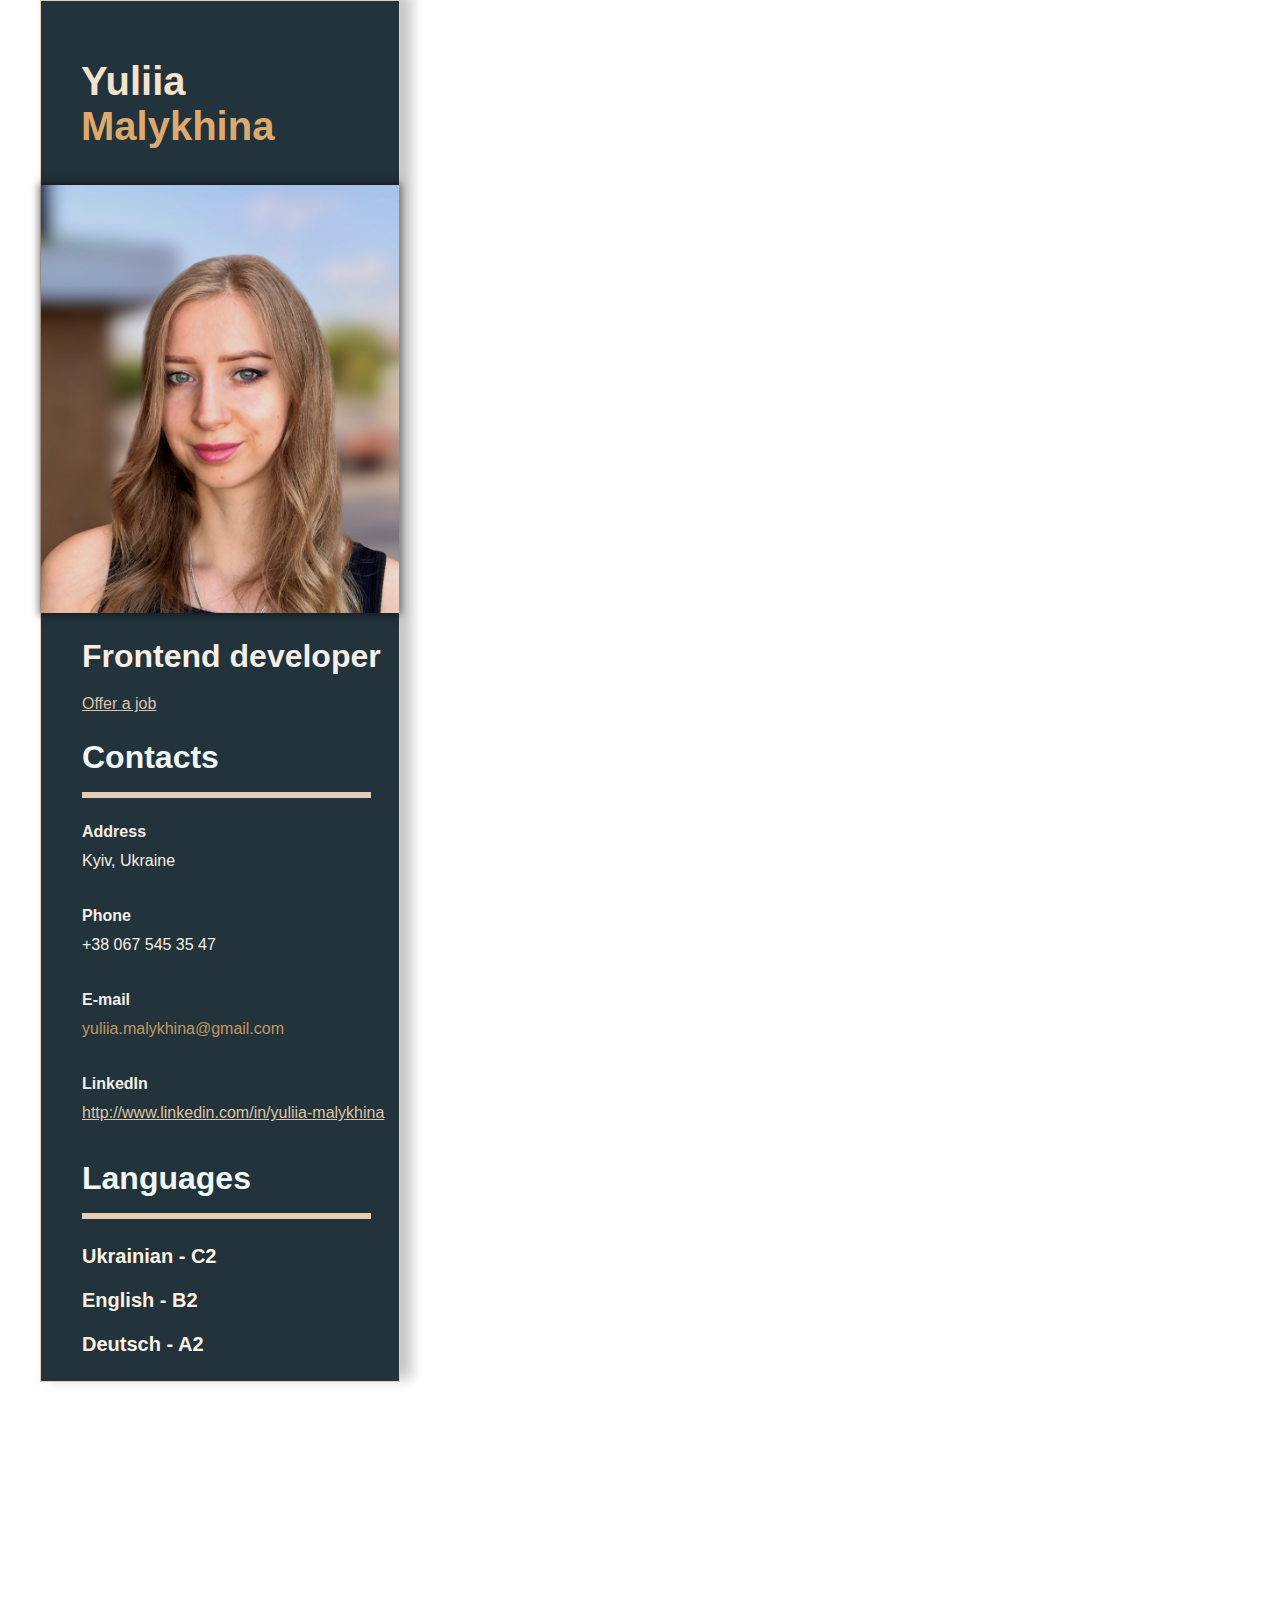
==== commit b75c693b: "The location of the Education and Work Experience blocks has been changed. Updated the information, " ====
--- a/index.html
+++ b/index.html
@@ -10,8 +10,8 @@
 </head>
 
 <body>
-<div class="main-theme">
-<!-- <div class="my-theme"> -->
+<!-- <div class="main-theme"> -->
+<div class="my-theme">
 <div class="general">
   <div class="wrapper-left">
     <div class="profile-name mt58 fw600">
@@ -20,11 +20,10 @@
 
     <div class="blockPhoto">
       <div>
-        <img class="userPhoto" src="photo_YM.jpg" alt="Profile photo Y.Malykhina">
+        <img class="userPhoto" src="img/CV_photo.JPG" alt="Profile photo Y.Malykhina">
       </div>
     </div>
       
-    
     <div class="position ml41">
       <div class="profile-position fw600">
       Frontend developer
@@ -35,7 +34,7 @@
     </div>
       
     <div class="contacts">
-      <div><h3 class="InfoTitle ml41 fw600">Contact</h3></div>
+      <div><h3 class="InfoTitle ml41 fw600">Contacts</h3></div>
       <div class="grid-contacts ml41">
         <div class="contactInfo">
           <h4>Address</h4> 
@@ -47,11 +46,11 @@
         </div>
         <div class="contactInfo">
           <h4>E-mail</h4> 
-          <div class="blueText">yulyamashka@gmail.com</div> 
+          <div class="blueText">yuliia.malykhina@gmail.com</div> 
         </div>
         <div class="contactInfo">
           <h4>LinkedIn</h4> 
-          <a href="https://www.linkedin.com/in/yulia-malykhina-80b202166/">https://www.linkedin.com/in/Malykhina</a>
+          <a href="https://www.linkedin.com/in/yulia-malykhina-80b202166/">http://www.linkedin.com/in/yuliia-malykhina</a>
         </div>
       </div>
     </div>
@@ -60,9 +59,9 @@
       <div><h3 class="InfoTitle ml41 w600">Languages</h3></div>
       <div class="grid-contacts ml41">
         <div class="lang fw600">
-          <div class="lang fw600">Ukrainian - Native</div>
-          <div class="lang fw600">English - Intermediate</div>
-          <div class="lang fw600">Deutsch - Beginner</div>
+          <div class="lang fw600">Ukrainian - C2</div>
+          <div class="lang fw600">English - B2</div>
+          <div class="lang fw600">Deutsch - A2</div>
       </div>
       </div>         
     </div>
@@ -72,58 +71,69 @@
     <div class="summary wml55 mobile">
       <h2 class="title summary-title mt58 fw600"> <span class="letter" id="letterS">S</span>ummary</h2>
       <p class="summary-description fw600 marg2849">
-        I'm an enthusiastic and detail-oriented Frontend Software Engineer seeking an entry-level position with Company to use my skills in coding, troubleshooting complex problems, and assisting in the timely completion of projects.
+        I'm an enthusiastic and detail-oriented Frontend developer seeking an entry-level position in company to use my skills and knowledge to develop a modern and responsive applications, troubleshooting complex problems, and assisting in the timely completion of projects.
       </p>
     </div>
     <div class="skills wml55">
       <h2 class="title fw600"><span class="letter" id="letterH">H</span>ighlights Skills</h2>
       <div class="list1 fw600 marg2849">
         <ul class="listDecoration">
-          <li>To organize the work process with pleasure</li>
-          <li>Team plaing and self-dependent working</li>
-          <li>Friendly with the routine tasks</li>
-          <li>Easy language learning</li>
+          <li class="typeNone">I'm able to:</li>
+          <li>be a team player and self-dependent worker</li>
+          <li>be friendly with routine tasks and challenges</li>
+          <li>organize the working process with pleasure</li>
+          <li>learn other languages and communicate as well</li>
         </ul>
       </div>
       <div class="list2 fw600 marg2849">
         <ul class="listDecoration">
-          <li>HTML</li>
-          <li>CSS</li>
-          <li>JavaScript basic</li>
-          <li>Java basic</li>
+          <li>HTML5</li>
+          <li>CSS3/SCSS</li>
+          <li>JavaScript</li>
+          <li>Bootstrap/Tailwind CSS</li>
+          <li>React Native</li>
         </ul>
       </div>
     </div>
-    <div class="work-exp wml55">
-      <h2 class="title fw600"><span class="letter" id="letterW">W</span>ork experience</h2>
-      <div class="allExperience marg2849">
-        <div class="lastJob mb20 mobile">
-          <p><span class="bold-text fw600">Name of employer:</span> <a href="https://www.kdgym.com.ua/">KD GYM Fitnes' club</a></p>
-          <p><span class="bold-text fw600">Dates of employment:</span> 02/2020 - 02/2022</p>
-          <p><span class="bold-text fw600">Job title:</span> Personal trainer. Senior coach.</p>
-          <p><span class="bold-text fw600">Project/Role description: </span>Conducted personal training and introductory briefings
-          Monitored the quality of services provided by other trainers. Interaction with the FBBU on issues of organization, preparation and holding of the "Kyiv Cup of Bodybuilding and Fitness" competitions and regional competitions and tournaments</p>
-        </div>
-  
-        <div class="prevJob mobile">
-          <p><span class="bold-text fw600">Name of employer:</span> <a href="https://west-east.com.ua/">West-East Group</a></p>
-          <p><span class="bold-text fw600">Dates of employment:</span> 2017 - 2019</p>
-          <p><span class="bold-text fw600">Job title:</span> Head assistant.</p>
-          <p><span class="bold-text fw600">Project/Role description: </span>Carried out the instructions of the head of the company
-            Was responsible for working documentation and communication between the manager and the divisions. Participated in preparation for negotiations with investment companies and state institutions. Worked on creating a business plan. Prepared materials for presentations and project descriptions. Organized the company's participation in an international exhibition INNOVATION MARKET</p>
-        </div>
-      </div>
-    </div>
+
     <div class="education wml55">
       <h2 class="title fw600"><span class="letter" id="letterE">E</span>ducation</h2>
       <div class="allEducation marg2849">
+
         <div class="firstEd mb20 fs16 mobile">
           <p><span class="textBold fw600">Dates of studying:</span>
-            11/2022 - present</p>
+            10/2022-present</p>
           <p><span class="textBold fw600">Name of institution:</span>
-            Online programming school <a href="https://robotdreams.cc/uk">robot_dreams</a> </p>
+            IT School Prog Academy</p>
           <p><span class="textBold fw600">Degree and major:</span>
-            Student</p>
+            Fullstack Developer</p>
+        </div>
+
+        <div class="firstEd mb20 fs16 mobile">
+          <p><span class="textBold fw600">Dates of studying:</span>
+            08/2023 - present</p>
+          <p><span class="textBold fw600">Name of institution:</span>
+            IT Education Academy (ITEA).<a href="https://lifechanger.com.ua/"> Lifechanger project</a> </p>
+          <p><span class="textBold fw600">Degree and major:</span>
+            Frontend Developer</p>
+        </div>
+
+        <div class="firstEd mb20 fs16 mobile">
+          <p><span class="textBold fw600">Dates of studying:</span>
+            11/2022 - 06/2023</p>
+          <p><span class="textBold fw600">Name of institution:</span>
+            IT Generation grant <a href="https://my-ua.robotdreams.cc/uk/certificate/6489b31a6e478">robot_dreams</a> </p>
+          <p><span class="textBold fw600">Degree and major:</span>
+            Frontend Developer</p>
+        </div>
+
+        <div class="firstEd mb20 fs16 mobile">
+          <p><span class="textBold fw600">Dates of studying:</span>
+            04/2023 - 08/2023</p>
+          <p><span class="textBold fw600">Name of institution:</span>
+            Google <a href="https://www.coursera.org/account/accomplishments/specialization/certificate/66H8SMQC6V3P">IT Support Specialization</a> </p>
+          <p><span class="textBold fw600">Degree and major:</span>
+            IT Support Fundamentals</p>
         </div>
 
         <div class="secondEd mb20 fs16 mobile">
@@ -146,11 +156,32 @@
       </div>
     </div>
 
+    <div class="work-exp wml55">
+      <h2 class="title fw600"><span class="letter" id="letterW">W</span>ork experience</h2>
+      <div class="allExperience marg2849">
+        <div class="lastJob mb20 mobile">
+          <p><span class="bold-text fw600">Name of employer:</span> <a href="https://www.kdgym.com.ua/">KD GYM Fitnes' club</a></p>
+          <p><span class="bold-text fw600">Dates of employment:</span> 02/2020 - 02/2022</p>
+          <p><span class="bold-text fw600">Job title:</span> Senior coach. Personal trainer.</p>
+          <p><span class="bold-text fw600">Project/Role description: </span>I conducted training sessions and introductory briefings. Monitored the quality of services provided by other trainers. Interaction with the FBBU on issues of organization, preparation and holding of the "Kyiv Cup of Bodybuilding and Fitness" competitions and regional competitions and tournaments</p>
+        </div>
+  
+        <div class="prevJob mobile">
+          <p><span class="bold-text fw600">Name of employer:</span> <a href="https://west-east.com.ua/">West-East Group</a></p>
+          <p><span class="bold-text fw600">Dates of employment:</span> 10/2017 - 06/2019</p>
+          <p><span class="bold-text fw600">Job title:</span> Head assistant.</p>
+          <p><span class="bold-text fw600">Project/Role description: </span>Carried out the instructions of the head of the company. I was responsible for a working documentation and communication between the divisions. Participated in preparation for negotiations with investment companies and state institutions. Worked on creating a business plan. Prepared materials for presentations and project descriptions. Organized the company's participation in an international exhibition INNOVATION MARKET</p>
+        </div>
+      </div>
+    </div>
+
     <div class="repositories wml55">
       <h2 class="title fw600"><span class="letter" id="letterM">R</span>epositories</h2>
-      <ul class="reposList">
-        
-      </ul>
+      <div class="allRepositories marg2849">
+        <ul class="reposList">
+
+        </ul>
+      </div>
     </div>
 
   </div>
--- a/style.css
+++ b/style.css
@@ -1 +1,260 @@
-.main-theme{--color-text-general: #000000;--color-text-title: #1E1E1E;--color-text-additional: #263036;--color-background: white;--color-background-sidebar: #86A3B4;--color-link: #1a31a3;--color-visited: #6b0e96;--color-hover: #424d6f;--color-profile-firstname: white;--color-profile-secondname: #1C2E8C;--color-borders: #1E1E1E;--color-border-black: black;--color-email: #1C2E8C}.my-theme{--color-text-general: #f6efe8;--color-text-title: #fdf2e3;--color-text-additional: rgb(239, 247, 247);--color-background: #67767c;--color-background-sidebar: #22333b;--color-link: #ddc5aa;--color-visited: #c29661;--color-hover: #ffd6a4;--color-profile-firstname: #f5e2cc;--color-profile-secondname: #dea96c;--color-borders: #ecd3b9f7;--color-border-black: rgb(208, 206, 206);--color-email: #c29661}*{box-sizing:border-box;margin:0;padding:0;font-family:Arial,Helvetica,sans-serif}.general{margin:0 auto;width:1200px}.mt58{margin-top:58px}div .fw600{font-weight:600}div .wml55{width:706px;margin-left:55px}div .ml41{margin-left:41px}div h3{margin-left:41px}div .marg2849{margin:28px 0 49px}div p .marg2849{margin:28px 0 49px}div .mb20{margin-bottom:20px}p{font-size:14px;font-color:var(--color-text-general)}.letter{border-radius:3px;border:1px solid var(--color-text-general);padding:2px 6px}.wrapper-left{position:sticky;width:360px;float:left;background-color:var(--color-background-sidebar);border:1px solid var(--color-borders);box-shadow:10px -5px 12px 2px rgba(0,0,0,.2196078431);animation:animationEffect 0s linear;animation-delay:0}.wrapper-right{width:70%;float:right;background-color:var(--color-background);visibility:hidden;animation:animationEffect 0s linear;animation-delay:.5s;animation-fill-mode:forwards}@keyframes animationEffect{from{margin-top:100vh;visibility:hidden}to{margin-top:0;visibility:visible}}.title{color:var(--color-text-title);font-size:36px;width:659px;border-bottom:5px solid var(--color-border-black);padding-bottom:28px}div .position{margin-top:25px;margin-bottom:25px}div .list1{display:inline-block;margin-right:50px;color:var(--color-text-general)}div .list2{display:inline-block;margin-right:50px;color:var(--color-text-general)}div .profile-name{color:var(--color-profile-firstname);font-size:40px;padding:0 0 36px 40px}div .surname{color:var(--color-profile-secondname);font-size:40px}img{display:block;width:100%;height:100%}.userPhoto{box-shadow:0 0 8px 2px rgba(0,0,0,.5);position:relative;transition:transform .2s linear;cursor:pointer}.transformPhotoSize{transform:scale(1.5) translate(100px, 50px)}.profile-position{margin-bottom:20px;font-size:32px;color:var(--color-text-general)}.InfoTitle{width:289px;font-size:32px;line-height:39px;color:var(--color-text-additional);border-bottom:6px solid var(--color-borders);margin-bottom:25px;padding-bottom:15px}div .contactInfo{display:grid;grid-template-columns:1fr;grid-template-rows:29px 19px;margin-bottom:36px;color:var(--color-text-general)}div .lang{display:grid;grid-template-columns:1fr;grid-template-rows:29px;font-size:20px;line-height:24px;row-gap:15px;color:var(--color-text-title)}.lang:nth-child(3){margin-bottom:20px}.blueText{color:var(--color-email)}a:link{color:var(--color-link);text-decoration:underline}a:visited{color:var(--color-visited);text-decoration:underline}a:hover{color:var(--color-hover);text-decoration:none;font-size:18px}.fs16 p{font-size:16px}.summary-description{font-size:16px;line-height:19px;color:var(--color-text-additional)}ul{list-style-position:inside}.prevJob{opacity:.5}.prevJob:hover{opacity:1;transition:1.5s}span .bold-text{font-size:14px;line-height:17px}+.main-theme {
+  --color-text-general: #000000;
+  --color-text-title: #1E1E1E;
+  --color-text-additional: #263036;
+  --color-background: white;
+  --color-background-sidebar: #86A3B4;
+  --color-link: #1a31a3;
+  --color-visited: #6b0e96;
+  --color-hover: #424d6f;
+  --color-profile-firstname: white;
+  --color-profile-secondname: #1C2E8C;
+  --color-borders: #1E1E1E;
+  --color-border-black: black;
+  --color-email: #1C2E8C;
+}
+
+.my-theme {
+  --color-text-general: #f6efe8;
+  --color-text-title: #fdf2e3;
+  --color-text-additional: rgb(239, 247, 247);
+  --color-background: #67767c;
+  --color-background-sidebar: #22333b;
+  --color-link: #ddc5aa;
+  --color-visited: #c29661;
+  --color-hover: #ffd6a4;
+  --color-profile-firstname: #f5e2cc;
+  --color-profile-secondname: #dea96c;
+  --color-borders: #ecd3b9f7;
+  --color-border-black: rgb(208, 206, 206);
+  --color-email: #c29661;
+}
+
+* {
+  box-sizing: border-box;
+  margin: 0;
+  padding: 0;
+  font-family: Arial, Helvetica, sans-serif;
+}
+
+.general {
+  margin: 0 auto;
+  width: 1200px;
+}
+
+.mt58 {
+  margin-top: 58px;
+}
+
+div .fw600 {
+  font-weight: 600;
+}
+
+div .wml55 {
+  width: 706px;
+  margin-left: 55px;
+}
+
+div .ml41 {
+  margin-left: 41px;
+}
+
+div h3 {
+  margin-left: 41px;
+}
+
+div .marg2849 {
+  margin: 28px 0 49px;
+}
+
+div p .marg2849 {
+  margin: 28px 0 49px;
+}
+
+div .mb20 {
+  margin-bottom: 20px;
+}
+
+p {
+  font-size: var(--font-size-paragraph);
+  color: var(--color-text-general);
+}
+
+.letter {
+  border-radius: 3px;
+  border: 1px solid var(--color-text-general);
+  padding: 1px 5px;
+}
+
+.wrapper-left {
+  position: sticky;
+  width: 360px;
+  float: left;
+  background-color: var(--color-background-sidebar);
+  border: 1px solid var(--color-borders);
+  box-shadow: 10px -5px 12px 2px rgba(0, 0, 0, 0.2196078431);
+  animation: animationEffect 0s linear;
+  animation-delay: 0;
+}
+
+.wrapper-right {
+  width: 70%;
+  float: right;
+  background-color: var(--color-background);
+  visibility: hidden;
+  animation: animationEffect 0s linear;
+  animation-delay: 0.5s;
+  animation-fill-mode: forwards;
+}
+
+@keyframes animationEffect {
+  from {
+    margin-top: 100vh;
+    visibility: hidden;
+  }
+  to {
+    margin-top: 0;
+    visibility: visible;
+  }
+}
+.title {
+  color: var(--color-text-title);
+  font-size: 36px;
+  width: 659px;
+  border-bottom: 5px solid var(--color-border-black);
+  padding-bottom: 28px;
+}
+
+div .position {
+  margin-top: 25px;
+  margin-bottom: 25px;
+}
+
+div .list1 {
+  display: inline-block;
+  margin-right: 50px;
+  color: var(--color-text-general);
+}
+
+div .list2 {
+  display: inline-block;
+  margin-right: 50px;
+  color: var(--color-text-general);
+}
+
+div .profile-name {
+  color: var(--color-profile-firstname);
+  font-size: 40px;
+  padding: 0 0 36px 40px;
+}
+
+div .surname {
+  color: var(--color-profile-secondname);
+  font-size: 40px;
+}
+
+img {
+  display: block;
+  width: 100%;
+  height: 100%;
+}
+
+.userPhoto {
+  box-shadow: 0 0 8px 2px rgba(0, 0, 0, 0.5);
+  position: relative;
+  transition: transform 0.2s linear;
+  cursor: pointer;
+}
+
+.transformPhotoSize {
+  transform: scale(1.5) translate(100px, 50px);
+}
+
+.profile-position {
+  margin-bottom: 20px;
+  font-size: 32px;
+  color: var(--color-text-general);
+}
+
+.InfoTitle {
+  width: 289px;
+  font-size: 32px;
+  line-height: 39px;
+  color: var(--color-text-additional);
+  border-bottom: 6px solid var(--color-borders);
+  margin-bottom: 25px;
+  padding-bottom: 15px;
+}
+
+div .contactInfo {
+  display: grid;
+  grid-template-columns: 1fr;
+  grid-template-rows: 29px 19px;
+  margin-bottom: 36px;
+  color: var(--color-text-general);
+}
+
+div .lang {
+  display: grid;
+  grid-template-columns: 1fr;
+  grid-template-rows: 29px;
+  font-size: 20px;
+  line-height: 24px;
+  row-gap: 15px;
+  color: var(--color-text-title);
+}
+
+.lang:nth-child(3) {
+  margin-bottom: 20px;
+}
+
+.blueText {
+  color: var(--color-email);
+}
+
+a:link {
+  color: var(--color-link);
+  text-decoration: underline;
+}
+
+a:visited {
+  color: var(--color-visited);
+  text-decoration: underline;
+}
+
+a:hover {
+  color: var(--color-hover);
+  text-decoration: none;
+  font-size: 18px;
+}
+
+.fs16 p {
+  font-size: 16px;
+}
+
+.summary-description {
+  font-size: 16px;
+  line-height: 19px;
+  color: var(--color-text-additional);
+}
+
+ul {
+  list-style-position: inside;
+}
+
+.typeNone {
+  list-style-type: none;
+}
+.prevJob {
+  opacity: 0.5;
+}
+
+.prevJob:hover {
+  opacity: 1;
+  transition: 1.5s;
+}
+
+span .bold-text {
+  font-size: var(--font-size-paragraph);
+  line-height: 17px;
+}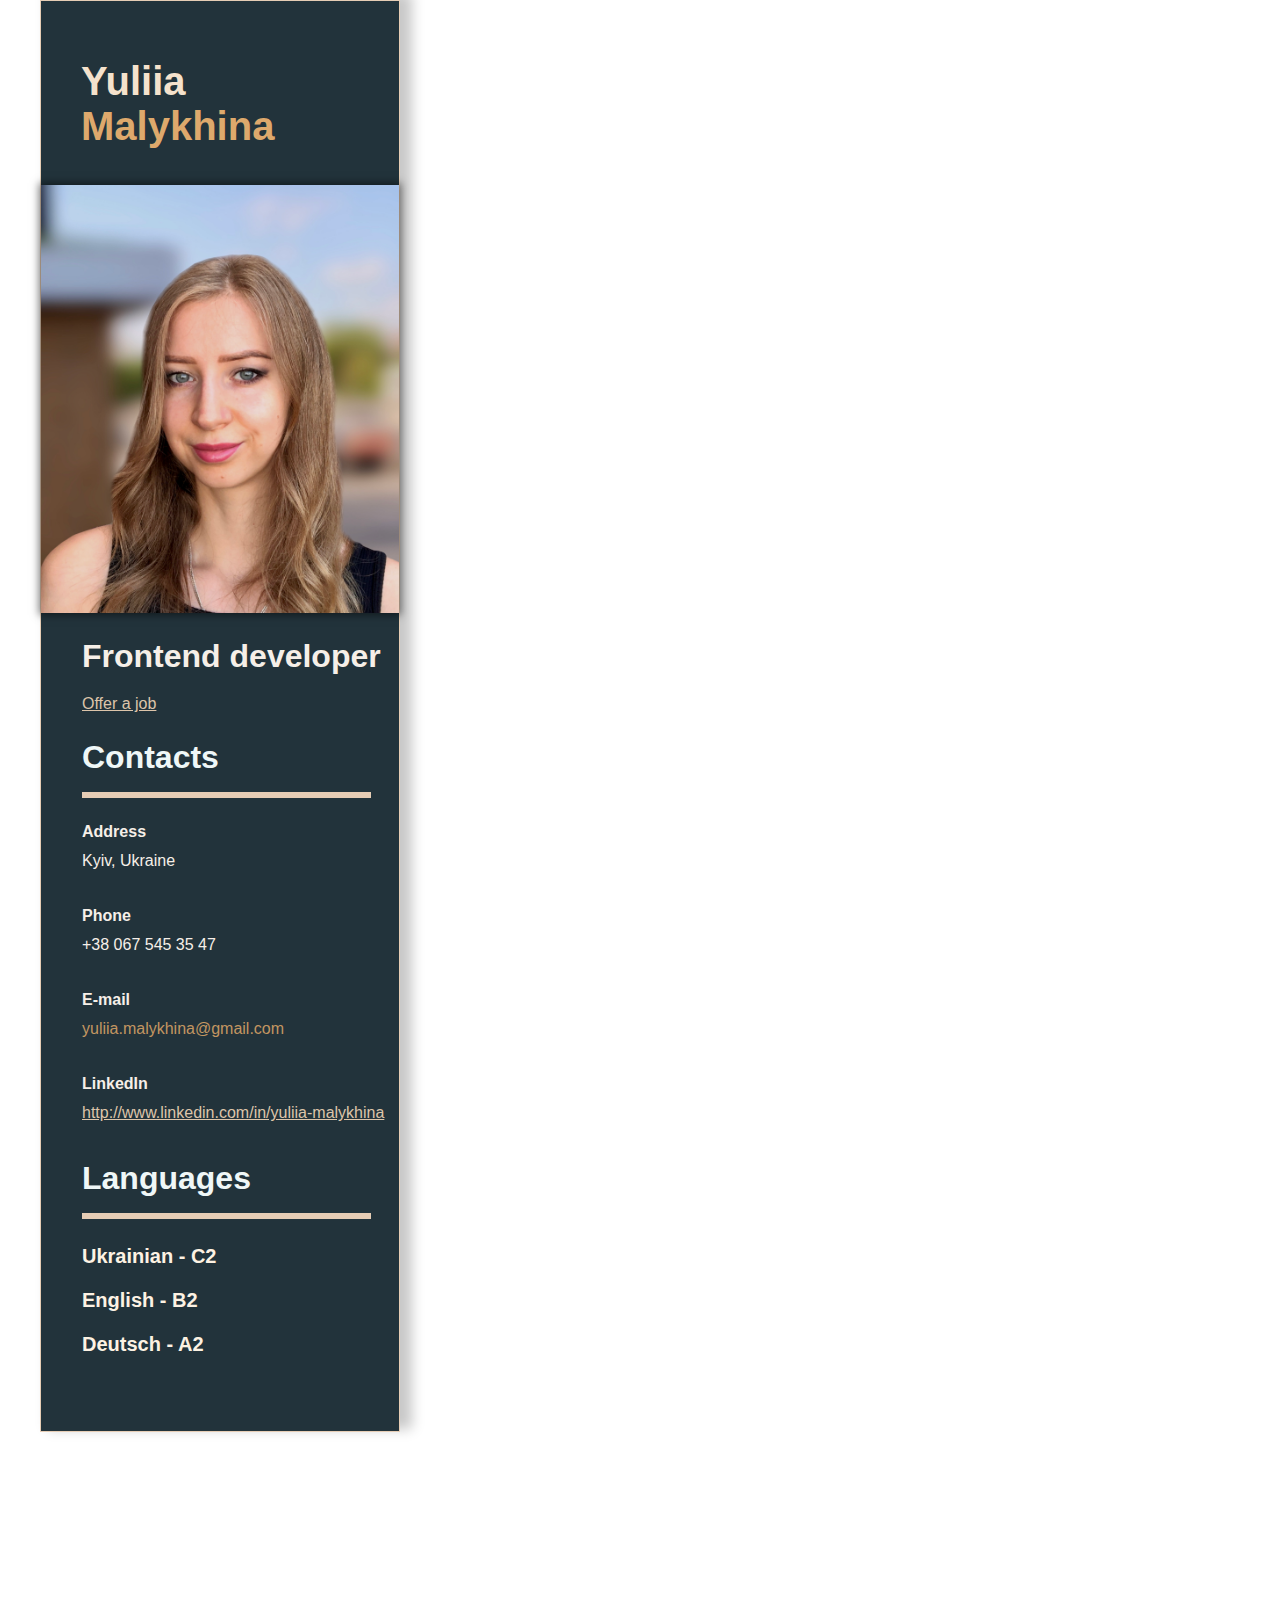
==== commit 9133a387: "fixed ul markers color. connection script code moved to the end of the section -body-" ====
--- a/style.css
+++ b/style.css
@@ -83,7 +83,7 @@
 .letter {
   border-radius: 3px;
   border: 1px solid var(--color-text-general);
-  padding: 1px 5px;
+  padding: 0px 3px;
 }
 
 .wrapper-left {
@@ -193,7 +193,9 @@
   margin-bottom: 36px;
   color: var(--color-text-general);
 }
-
+div .languages {
+  margin-bottom: 50px;
+}
 div .lang {
   display: grid;
   grid-template-columns: 1fr;
@@ -240,6 +242,7 @@
 
 ul {
   list-style-position: inside;
+  color: var(--color-text-general);
 }
 
 .typeNone {
